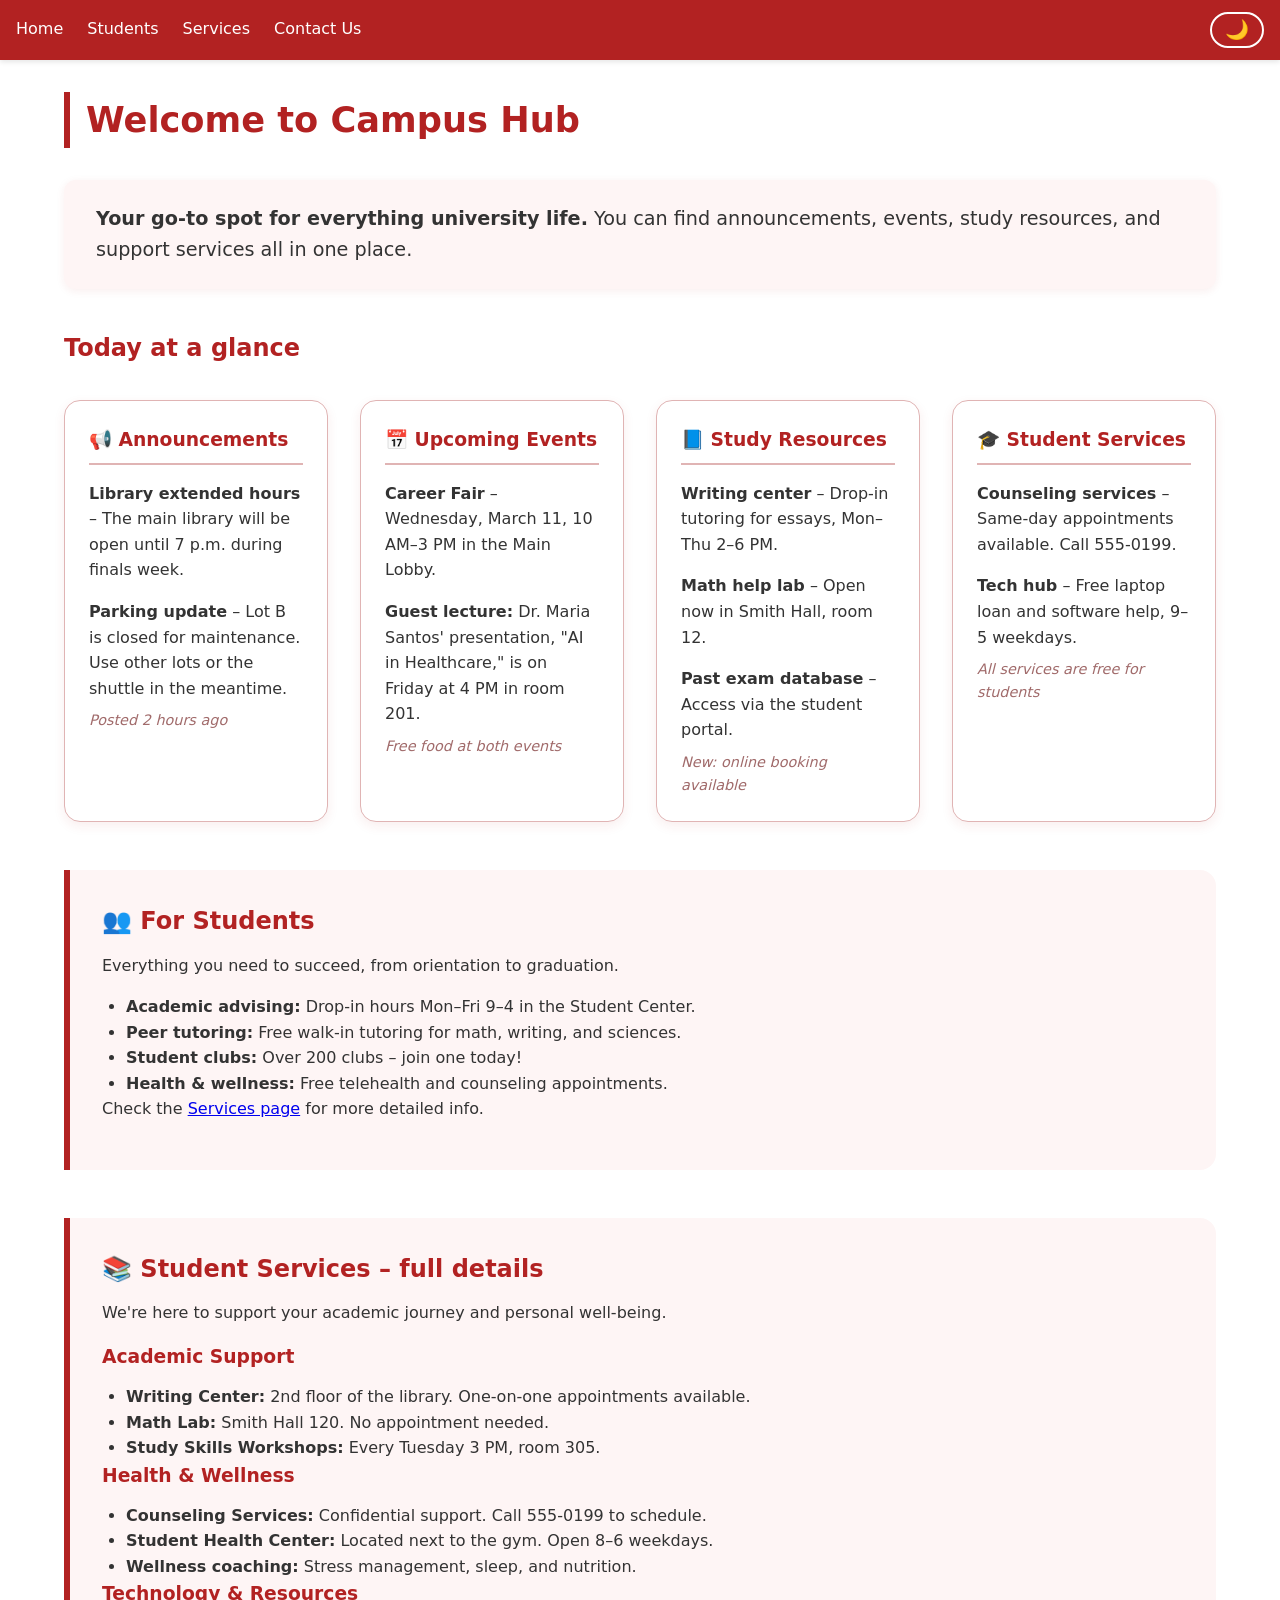
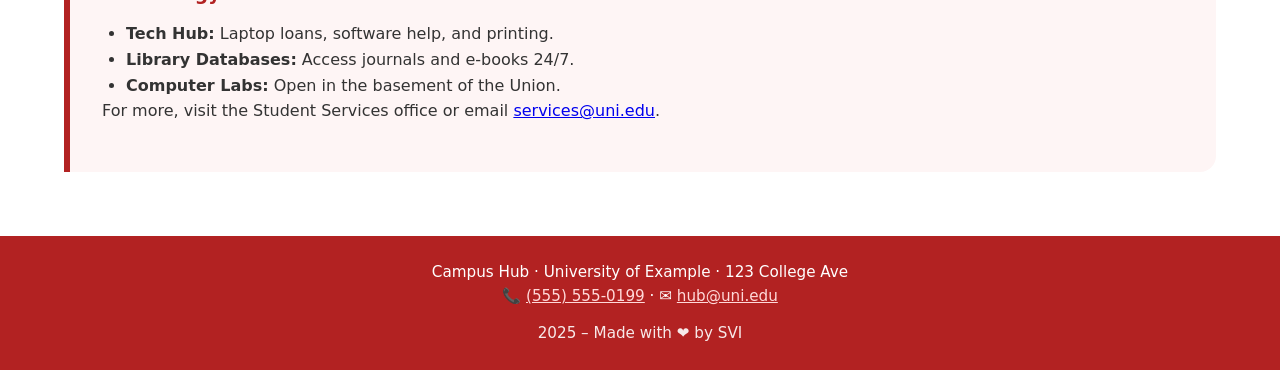
==== index.html @ 51c2c79a "Add files via upload" ====
<!DOCTYPE html>
<html lang="en">
<head>
    <meta charset="UTF-8">
    <meta name="viewport" content="width=device-width, initial-scale=1.0">
    <title>Campus Hub · University Resources</title>
    <style>
        /* Reset some default browser styles */
        * {
            margin: 0;
            padding: 0;
            box-sizing: border-box;
        }

        /* CSS variables for light/dark mode */
        :root {
            --bg-color: white;
            --text-color: #333;
            --light-red-bg: #fef5f5;
            --border-light: #e0b4b4;
            --card-shadow: rgba(178, 34, 34, 0.08);
            --footer-text: white;
            --red: #b22222;
            --red-hover: #8b1a1a;
        }

        body.dark-mode {
            --bg-color: #1a1a1a;
            --text-color: #f0f0f0;
            --light-red-bg: #2a1f1f;
            --border-light: #5a3e3e;
            --card-shadow: rgba(255, 100, 100, 0.15);
            --footer-text: #f0f0f0;
            background-color: #1a1a1a;
            color: #f0f0f0;
        }

        body {
            font-family: 'Segoe UI', Roboto, system-ui, sans-serif;
            background-color: var(--bg-color);
            color: var(--text-color);
            line-height: 1.6;
            transition: background-color 0.3s, color 0.3s;
        }

        /* Navigation bar – red stays red in both modes */
        .nav-bar {
            background-color: #b22222; /* firebrick red – constant */
            padding: 0.5rem 1rem;
            display: flex;
            flex-wrap: wrap;
            gap: 1.5rem;
            align-items: center;
            box-shadow: 0 2px 5px rgba(0,0,0,0.1);
        }

        .nav-bar a {
            color: white;
            text-decoration: none;
            font-weight: 500;
            padding: 0.5rem 0;
            border-bottom: 2px solid transparent;
            transition: border-color 0.2s, color 0.2s;
        }

        .nav-bar a:hover {
            border-bottom-color: white;
            color: #ffe4e4; /* very light red */
        }

        /* Dark mode toggle button (inside nav) */
        .dark-toggle {
            background: none;
            border: 2px solid white;
            color: white;
            font-size: 1.2rem;
            cursor: pointer;
            padding: 0.3rem 0.8rem;
            border-radius: 30px;
            margin-left: auto; /* pushes it to the right */
            transition: background 0.2s;
        }

        .dark-toggle:hover {
            background: rgba(255,255,255,0.2);
        }

        /* Main content container */
        .container {
            max-width: 1200px;
            margin: 2rem auto;
            padding: 0 1.5rem;
        }

        /* Headings use red */
        h1, h2, h3 {
            color: #b22222;
            margin-bottom: 0.75rem;
        }

        h1 {
            font-size: 2.2rem;
            margin-top: 1rem;
            border-left: 6px solid #b22222;
            padding-left: 1rem;
        }

        /* Welcome section */
        .welcome {
            background-color: var(--light-red-bg);
            padding: 1.5rem 2rem;
            border-radius: 12px;
            margin: 2rem 0 2.5rem 0;
            box-shadow: 0 2px 8px var(--card-shadow);
        }

        .welcome p {
            font-size: 1.2rem;
            color: var(--text-color);
        }

        /* Card grid for resources */
        .card-grid {
            display: grid;
            grid-template-columns: repeat(auto-fit, minmax(250px, 1fr));
            gap: 2rem;
            margin-top: 2rem;
        }

        .card {
            background: var(--bg-color);
            border: 1px solid var(--border-light);
            border-radius: 16px;
            padding: 1.5rem;
            box-shadow: 0 4px 12px var(--card-shadow);
            transition: transform 0.2s, box-shadow 0.2s;
        }

        .card:hover {
            transform: translateY(-5px);
            box-shadow: 0 10px 20px var(--card-shadow);
            border-color: #b22222;
        }

        .card h3 {
            margin-top: 0;
            border-bottom: 2px solid var(--border-light);
            padding-bottom: 0.5rem;
        }

        .card p {
            color: var(--text-color);
            margin: 1rem 0 0.5rem 0;
        }

        .card .meta {
            font-size: 0.9rem;
            color: #a16b6b;
            font-style: italic;
        }

        /* New sections for Students and Services */
        .info-section {
            background-color: var(--light-red-bg);
            border-left: 6px solid #b22222;
            padding: 2rem;
            border-radius: 0 16px 16px 0;
            margin: 3rem 0;
        }

        .info-section h2 {
            margin-top: 0;
        }

        .info-section p {
            margin-bottom: 1rem;
        }

        .info-section ul {
            margin-left: 1.5rem;
            color: var(--text-color);
        }

        /* Footer */
        footer {
            background-color: #b22222;
            color: var(--footer-text);
            text-align: center;
            padding: 1.5rem;
            margin-top: 4rem;
            font-size: 0.95rem;
        }

        footer a {
            color: #ffd9d9;
            text-decoration: underline;
        }

        footer a:hover {
            color: white;
        }

        /* Back to top button */
        #back-to-top {
            position: fixed;
            bottom: 30px;
            right: 30px;
            background-color: #b22222;
            color: white;
            width: 50px;
            height: 50px;
            border-radius: 50%;
            display: flex;
            align-items: center;
            justify-content: center;
            font-size: 24px;
            cursor: pointer;
            box-shadow: 0 4px 10px rgba(0,0,0,0.3);
            opacity: 0;
            visibility: hidden;
            transition: opacity 0.3s, visibility 0.3s, background 0.2s;
            border: none;
            z-index: 1000;
        }

        #back-to-top.show {
            opacity: 1;
            visibility: visible;
        }

        #back-to-top:hover {
            background-color: #8b1a1a;
        }

        /* Responsive tweaks */
        @media (max-width: 600px) {
            .nav-bar {
                justify-content: center;
                gap: 1rem;
            }
            h1 {
                font-size: 1.8rem;
            }
            .dark-toggle {
                margin-left: 0; /* center on mobile */
            }
        }
    </style>
</head>
<body>

    <!-- Navigation Bar -->
    <div class="nav-bar">
        <a href="#home">Home</a>
        <a href="#students">Students</a>
        <a href="#services">Services</a>
        <a href="#contact">Contact Us</a>
        <!-- Dark mode toggle button -->
        <button class="dark-toggle" id="darkModeToggle" aria-label="Toggle dark mode">🌙</button>
    </div>

    <!-- Main content area -->
    <div class="container">

        <!-- Home section (top of page) -->
        <h1 id="home">Welcome to Campus Hub</h1>

        <div class="welcome">
            <p><strong>Your go-to spot for everything university life.</strong> You can find announcements, events, study resources, and support services all in one place.</p>
        </div>

        <!-- Cards -->
        <h2>Today at a glance</h2>
        <div class="card-grid">
            <div class="card">
                <h3>📢 Announcements</h3>
                <p><strong>Library extended hours</strong> – The main library will be open until 7 p.m. during finals week.</p>
                <p><strong>Parking update</strong> – Lot B is closed for maintenance. Use other lots or the shuttle in the meantime.</p>
                <div class="meta">Posted 2 hours ago</div>
            </div>

            <div class="card">
                <h3>📅 Upcoming Events</h3>
                <p><strong>Career Fair</strong> – Wednesday, March 11, 10 AM–3 PM in the Main Lobby.</p>
                <p><strong>Guest lecture:</strong> Dr. Maria Santos' presentation, "AI in Healthcare," is on Friday at 4 PM in room 201.</p>
                <div class="meta">Free food at both events</div>
            </div>

            <div class="card">
                <h3>📘 Study Resources</h3>
                <p><strong>Writing center</strong> – Drop-in tutoring for essays, Mon–Thu 2–6 PM.</p>
                <p><strong>Math help lab</strong> – Open now in Smith Hall, room 12.</p>
                <p><strong>Past exam database</strong> – Access via the student portal.</p>
                <div class="meta">New: online booking available</div>
            </div>

            <div class="card">
                <h3>🎓 Student Services</h3>
                <p><strong>Counseling services</strong> – Same-day appointments available. Call 555-0199.</p>
                <p><strong>Tech hub</strong> – Free laptop loan and software help, 9–5 weekdays.</p>
                <div class="meta">All services are free for students</div>
            </div>
        </div>

        <!-- Students section -->
        <section id="students" class="info-section">
            <h2>👥 For Students</h2>
            <p>Everything you need to succeed, from orientation to graduation.</p>
            <ul>
                <li><strong>Academic advising:</strong> Drop-in hours Mon–Fri 9–4 in the Student Center.</li>
                <li><strong>Peer tutoring:</strong> Free walk-in tutoring for math, writing, and sciences.</li>
                <li><strong>Student clubs:</strong> Over 200 clubs – join one today!</li>
                <li><strong>Health & wellness:</strong> Free telehealth and counseling appointments.</li>
            </ul>
            <p>Check the <a href="#services">Services page</a> for more detailed info.</p>
        </section>

        <!-- Services section -->
        <section id="services" class="info-section">
            <h2>📚 Student Services – full details</h2>
            <p>We're here to support your academic journey and personal well‑being.</p>
            <h3>Academic Support</h3>
            <ul>
                <li><strong>Writing Center:</strong> 2nd floor of the library. One‑on‑one appointments available.</li>
                <li><strong>Math Lab:</strong> Smith Hall 120. No appointment needed.</li>
                <li><strong>Study Skills Workshops:</strong> Every Tuesday 3 PM, room 305.</li>
            </ul>
            <h3>Health & Wellness</h3>
            <ul>
                <li><strong>Counseling Services:</strong> Confidential support. Call 555-0199 to schedule.</li>
                <li><strong>Student Health Center:</strong> Located next to the gym. Open 8–6 weekdays.</li>
                <li><strong>Wellness coaching:</strong> Stress management, sleep, and nutrition.</li>
            </ul>
            <h3>Technology & Resources</h3>
            <ul>
                <li><strong>Tech Hub:</strong> Laptop loans, software help, and printing.</li>
                <li><strong>Library Databases:</strong> Access journals and e‑books 24/7.</li>
                <li><strong>Computer Labs:</strong> Open in the basement of the Union.</li>
            </ul>
            <p>For more, visit the Student Services office or email <a href="mailto:services@uni.edu">services@uni.edu</a>.</p>
        </section>

    </div> <!-- end container -->

    <!-- Footer with contact info -->
    <footer id="contact">
        <p>Campus Hub · University of Example · 123 College Ave</p>
        <p>📞 <a href="tel:+15555550199">(555) 555-0199</a> · ✉️ <a href="mailto:hub@uni.edu">hub@uni.edu</a></p>
        <p style="margin-top: 0.8rem; opacity: 0.9;">2025 – Made with ❤️ by SVI</p>
    </footer>

    <!-- Back to top button -->
    <button id="back-to-top" aria-label="Back to top">↑</button>

    <!-- HTML comment -->
    <!-- Navigation and layout built with white + red theme. Added dark mode toggle and back-to-top. -->

    <script>
        // Dark mode toggle
        const toggle = document.getElementById('darkModeToggle');
        const body = document.body;

        if (localStorage.getItem('darkMode') === 'enabled') {
            body.classList.add('dark-mode');
            toggle.textContent = '☀️';
        }

        toggle.addEventListener('click', () => {
            body.classList.toggle('dark-mode');
            if (body.classList.contains('dark-mode')) {
                localStorage.setItem('darkMode', 'enabled');
                toggle.textContent = '☀️';
            } else {
                localStorage.setItem('darkMode', 'disabled');
                toggle.textContent = '🌙';
            }
        });

        // Back to top button – appears near bottom (or immediately if page is short)
        const backToTop = document.getElementById('back-to-top');

        function checkBackToTopVisibility() {
            const scrollPosition = window.scrollY + window.innerHeight;
            const pageHeight = document.documentElement.scrollHeight;

            // If page doesn't scroll at all, show button immediately (you're already at bottom)
            if (pageHeight <= window.innerHeight) {
                backToTop.classList.add('show');
                return;
            }

            // Otherwise show when within 300px of bottom
            if (pageHeight - scrollPosition <= 300) {
                backToTop.classList.add('show');
            } else {
                backToTop.classList.remove('show');
            }
        }

        window.addEventListener('scroll', checkBackToTopVisibility);
        window.addEventListener('resize', checkBackToTopVisibility); // in case window size changes
        checkBackToTopVisibility(); // initial check

        backToTop.addEventListener('click', () => {
            window.scrollTo({ top: 0, behavior: 'smooth' });
        });
    </script>
</body>
</html>
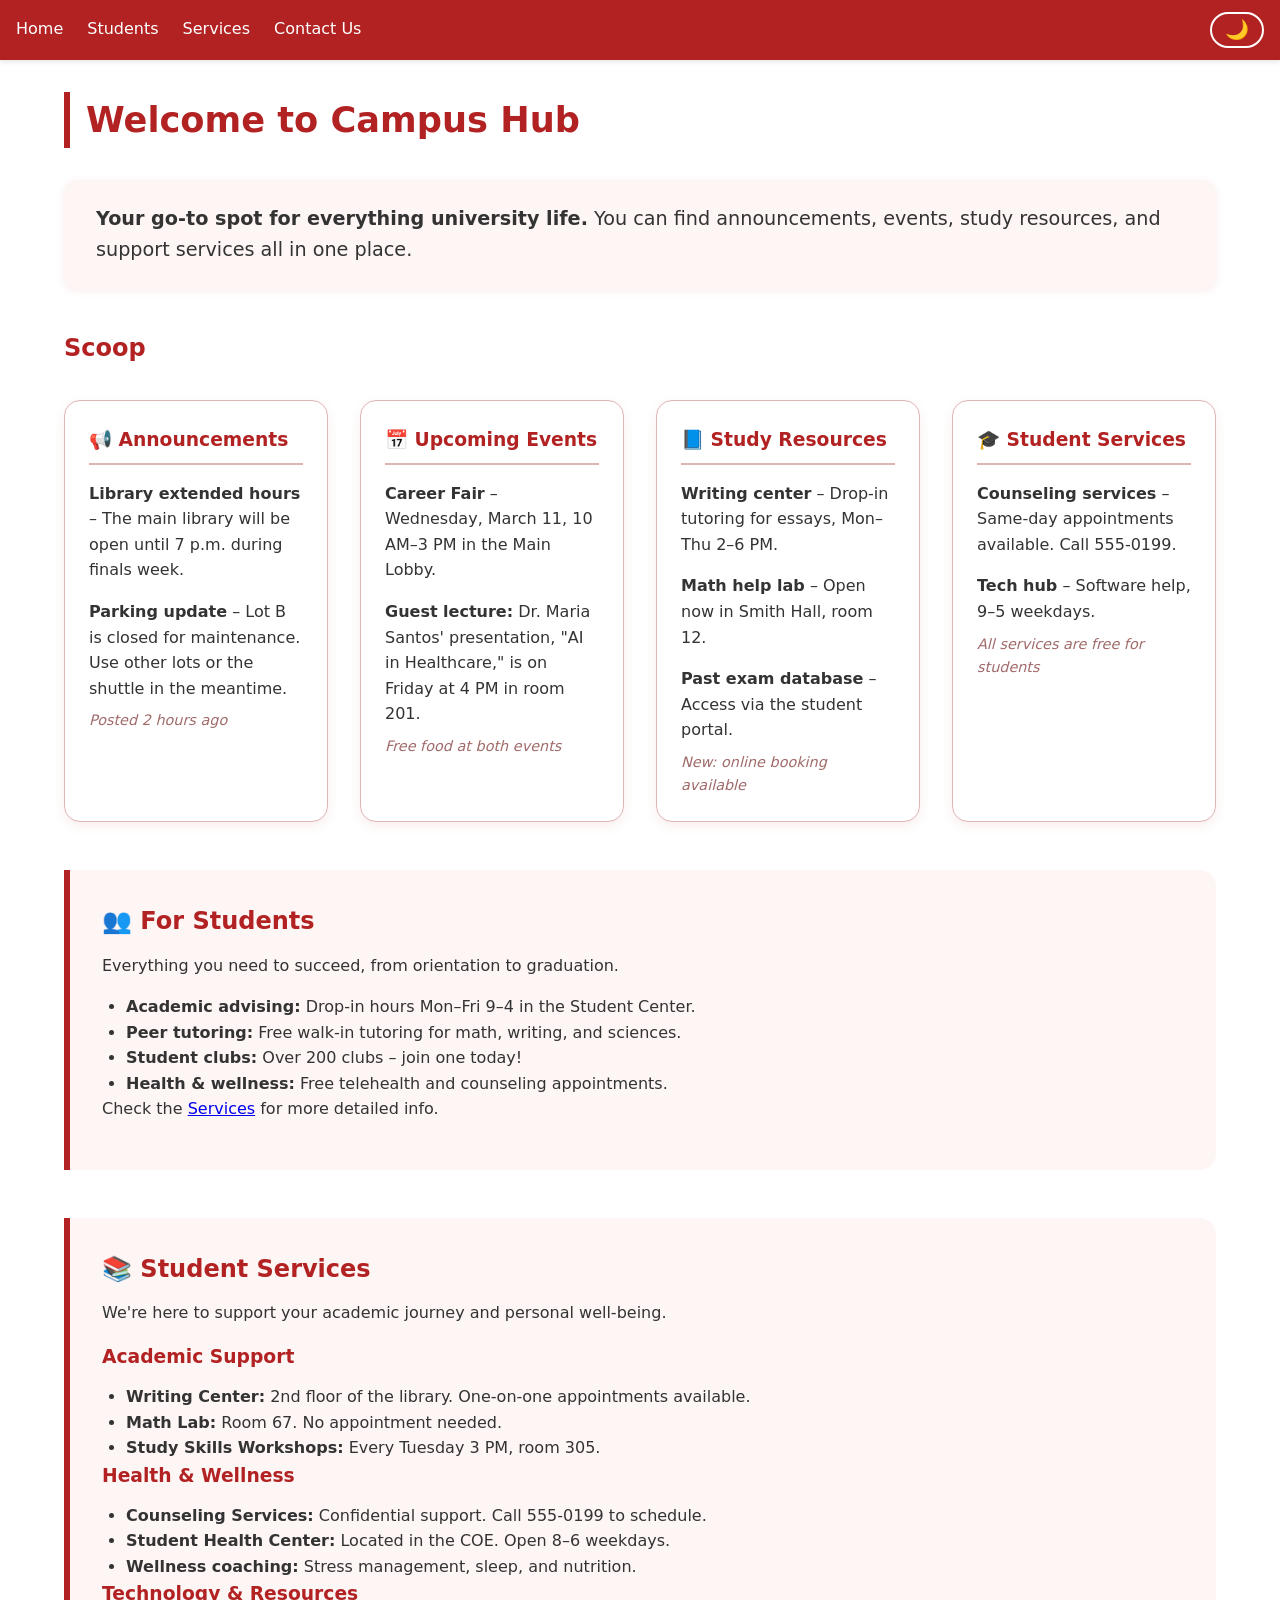
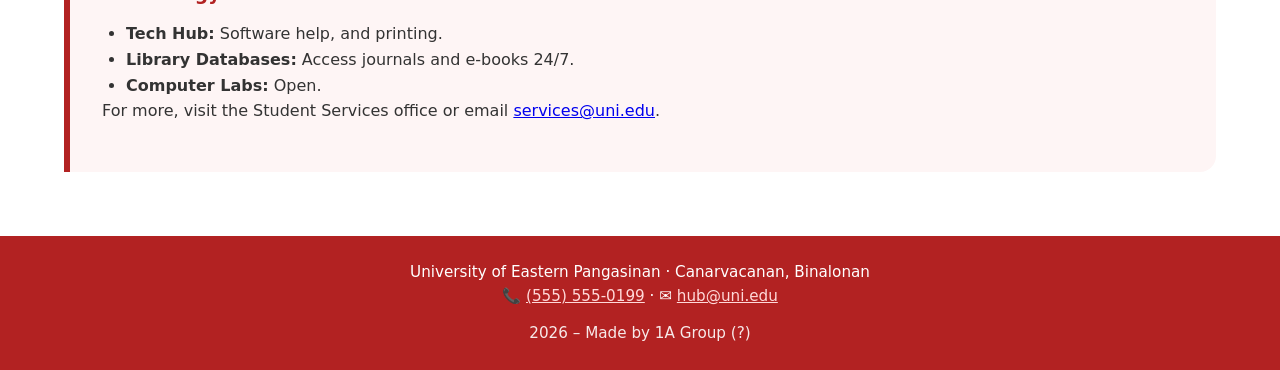
==== commit eb2547e4: "Update index.html (11:44 PM, March 4) Semantic HTML - Replaced nav `<div>` with `<header>` + `<nav" ====
--- a/index.html
+++ b/index.html
@@ -1,409 +1,408 @@
 <!DOCTYPE html>
 <html lang="en">
 <head>
-    <meta charset="UTF-8">
-    <meta name="viewport" content="width=device-width, initial-scale=1.0">
-    <title>Campus Hub · University Resources</title>
-    <style>
-        /* Reset some default browser styles */
-        * {
-            margin: 0;
-            padding: 0;
-            box-sizing: border-box;
-        }
-
-        /* CSS variables for light/dark mode */
-        :root {
-            --bg-color: white;
-            --text-color: #333;
-            --light-red-bg: #fef5f5;
-            --border-light: #e0b4b4;
-            --card-shadow: rgba(178, 34, 34, 0.08);
-            --footer-text: white;
-            --red: #b22222;
-            --red-hover: #8b1a1a;
-        }
-
-        body.dark-mode {
-            --bg-color: #1a1a1a;
-            --text-color: #f0f0f0;
-            --light-red-bg: #2a1f1f;
-            --border-light: #5a3e3e;
-            --card-shadow: rgba(255, 100, 100, 0.15);
-            --footer-text: #f0f0f0;
-            background-color: #1a1a1a;
-            color: #f0f0f0;
-        }
-
-        body {
-            font-family: 'Segoe UI', Roboto, system-ui, sans-serif;
-            background-color: var(--bg-color);
-            color: var(--text-color);
-            line-height: 1.6;
-            transition: background-color 0.3s, color 0.3s;
-        }
-
-        /* Navigation bar – red stays red in both modes */
-        .nav-bar {
-            background-color: #b22222; /* firebrick red – constant */
-            padding: 0.5rem 1rem;
-            display: flex;
-            flex-wrap: wrap;
-            gap: 1.5rem;
-            align-items: center;
-            box-shadow: 0 2px 5px rgba(0,0,0,0.1);
-        }
-
-        .nav-bar a {
-            color: white;
-            text-decoration: none;
-            font-weight: 500;
-            padding: 0.5rem 0;
-            border-bottom: 2px solid transparent;
-            transition: border-color 0.2s, color 0.2s;
-        }
-
-        .nav-bar a:hover {
-            border-bottom-color: white;
-            color: #ffe4e4; /* very light red */
-        }
-
-        /* Dark mode toggle button (inside nav) */
-        .dark-toggle {
-            background: none;
-            border: 2px solid white;
-            color: white;
-            font-size: 1.2rem;
-            cursor: pointer;
-            padding: 0.3rem 0.8rem;
-            border-radius: 30px;
-            margin-left: auto; /* pushes it to the right */
-            transition: background 0.2s;
-        }
-
-        .dark-toggle:hover {
-            background: rgba(255,255,255,0.2);
-        }
-
-        /* Main content container */
-        .container {
-            max-width: 1200px;
-            margin: 2rem auto;
-            padding: 0 1.5rem;
-        }
-
-        /* Headings use red */
-        h1, h2, h3 {
-            color: #b22222;
-            margin-bottom: 0.75rem;
-        }
-
-        h1 {
-            font-size: 2.2rem;
-            margin-top: 1rem;
-            border-left: 6px solid #b22222;
-            padding-left: 1rem;
-        }
-
-        /* Welcome section */
-        .welcome {
-            background-color: var(--light-red-bg);
-            padding: 1.5rem 2rem;
-            border-radius: 12px;
-            margin: 2rem 0 2.5rem 0;
-            box-shadow: 0 2px 8px var(--card-shadow);
-        }
-
-        .welcome p {
-            font-size: 1.2rem;
-            color: var(--text-color);
-        }
-
-        /* Card grid for resources */
-        .card-grid {
-            display: grid;
-            grid-template-columns: repeat(auto-fit, minmax(250px, 1fr));
-            gap: 2rem;
-            margin-top: 2rem;
-        }
-
-        .card {
-            background: var(--bg-color);
-            border: 1px solid var(--border-light);
-            border-radius: 16px;
-            padding: 1.5rem;
-            box-shadow: 0 4px 12px var(--card-shadow);
-            transition: transform 0.2s, box-shadow 0.2s;
-        }
-
-        .card:hover {
-            transform: translateY(-5px);
-            box-shadow: 0 10px 20px var(--card-shadow);
-            border-color: #b22222;
-        }
-
-        .card h3 {
-            margin-top: 0;
-            border-bottom: 2px solid var(--border-light);
-            padding-bottom: 0.5rem;
-        }
-
-        .card p {
-            color: var(--text-color);
-            margin: 1rem 0 0.5rem 0;
-        }
-
-        .card .meta {
-            font-size: 0.9rem;
-            color: #a16b6b;
-            font-style: italic;
-        }
-
-        /* New sections for Students and Services */
-        .info-section {
-            background-color: var(--light-red-bg);
-            border-left: 6px solid #b22222;
-            padding: 2rem;
-            border-radius: 0 16px 16px 0;
-            margin: 3rem 0;
-        }
-
-        .info-section h2 {
-            margin-top: 0;
-        }
-
-        .info-section p {
-            margin-bottom: 1rem;
-        }
-
-        .info-section ul {
-            margin-left: 1.5rem;
-            color: var(--text-color);
-        }
-
-        /* Footer */
-        footer {
-            background-color: #b22222;
-            color: var(--footer-text);
-            text-align: center;
-            padding: 1.5rem;
-            margin-top: 4rem;
-            font-size: 0.95rem;
-        }
-
-        footer a {
-            color: #ffd9d9;
-            text-decoration: underline;
-        }
-
-        footer a:hover {
-            color: white;
-        }
-
-        /* Back to top button */
-        #back-to-top {
-            position: fixed;
-            bottom: 30px;
-            right: 30px;
-            background-color: #b22222;
-            color: white;
-            width: 50px;
-            height: 50px;
-            border-radius: 50%;
-            display: flex;
-            align-items: center;
-            justify-content: center;
-            font-size: 24px;
-            cursor: pointer;
-            box-shadow: 0 4px 10px rgba(0,0,0,0.3);
-            opacity: 0;
-            visibility: hidden;
-            transition: opacity 0.3s, visibility 0.3s, background 0.2s;
-            border: none;
-            z-index: 1000;
-        }
-
-        #back-to-top.show {
-            opacity: 1;
-            visibility: visible;
-        }
-
-        #back-to-top:hover {
-            background-color: #8b1a1a;
-        }
-
-        /* Responsive tweaks */
-        @media (max-width: 600px) {
-            .nav-bar {
-                justify-content: center;
-                gap: 1rem;
-            }
-            h1 {
-                font-size: 1.8rem;
-            }
-            .dark-toggle {
-                margin-left: 0; /* center on mobile */
-            }
-        }
-    </style>
+  <meta charset="UTF-8">
+  <meta name="viewport" content="width=device-width, initial-scale=1.0">
+  <title>Campus Hub</title>
+  <style>
+    /* ---------- Reset ---------- */
+    * {
+      margin: 0;
+      padding: 0;
+      box-sizing: border-box;
+    }
+
+    /* ---------- Variables ---------- */
+    :root {
+      --bg-color: white;
+      --text-color: #333;
+      --light-red-bg: #fef5f5;
+      --border-light: #e0b4b4;
+      --card-shadow: rgba(178, 34, 34, 0.08);
+      --footer-text: white;
+      --red: #b22222;
+      --red-hover: #8b1a1a;
+      --muted-text: #a16b6b;
+    }
+
+    body.dark-mode {
+      --bg-color: #1a1a1a;
+      --text-color: #f0f0f0;
+      --light-red-bg: #2a1f1f;
+      --border-light: #5a3e3e;
+      --card-shadow: rgba(255, 100, 100, 0.15);
+      --footer-text: #f0f0f0;
+      background-color: #1a1a1a;
+      color: #f0f0f0;
+    }
+
+    /* ---------- Base ---------- */
+    body {
+      font-family: 'Segoe UI', Roboto, system-ui, sans-serif;
+      background-color: var(--bg-color);
+      color: var(--text-color);
+      line-height: 1.6;
+      transition: background-color 0.3s, color 0.3s;
+    }
+
+    /* ---------- Layout ---------- */
+    .page-header {
+      background-color: #b22222; /* constant red */
+      padding: 0.5rem 1rem;
+      display: flex;
+      flex-wrap: wrap;
+      gap: 1.5rem;
+      align-items: center;
+      box-shadow: 0 2px 5px rgba(0, 0, 0, 0.1);
+    }
+
+    nav {
+      margin: 0;
+      padding: 0;
+      display: flex;
+      flex-wrap: wrap;
+      gap: 1.5rem;
+    }
+
+    .page-header a {
+      color: white;
+      text-decoration: none;
+      font-weight: 500;
+      padding: 0.5rem 0;
+      border-bottom: 2px solid transparent;
+      transition: border-color 0.2s, color 0.2s;
+    }
+
+    .page-header a:hover {
+      border-bottom-color: white;
+      color: #ffe4e4;
+    }
+
+    /* Dark mode toggle button */
+    .dark-toggle {
+      background: none;
+      border: 2px solid white;
+      color: white;
+      font-size: 1.2rem;
+      cursor: pointer;
+      padding: 0.3rem 0.8rem;
+      border-radius: 30px;
+      margin-left: auto; /* push to the right */
+      transition: background 0.2s;
+    }
+
+    .dark-toggle:hover {
+      background: rgba(255, 255, 255, 0.2);
+    }
+
+    main {
+      max-width: 1200px;
+      margin: 2rem auto;
+      padding: 0 1.5rem;
+    }
+
+    footer {
+      background-color: #b22222;
+      color: var(--footer-text);
+      text-align: center;
+      padding: 1.5rem;
+      margin-top: 4rem;
+      font-size: 0.95rem;
+    }
+
+    footer a {
+      color: #ffd9d9;
+      text-decoration: underline;
+    }
+
+    footer a:hover {
+      color: white;
+    }
+
+    .footer-credit {
+      margin-top: 0.8rem;
+      opacity: 0.9;
+    }
+
+    /* ---------- Components ---------- */
+    /* Headings */
+    h1, h2, h3 {
+      color: #b22222;
+      margin-bottom: 0.75rem;
+    }
+
+    h1 {
+      font-size: 2.2rem;
+      margin-top: 1rem;
+      border-left: 6px solid #b22222;
+      padding-left: 1rem;
+    }
+
+    /* Welcome box */
+    .welcome {
+      background-color: var(--light-red-bg);
+      padding: 1.5rem 2rem;
+      border-radius: 12px;
+      margin: 2rem 0 2.5rem 0;
+      box-shadow: 0 2px 8px var(--card-shadow);
+    }
+
+    .welcome p {
+      font-size: 1.2rem;
+      color: var(--text-color);
+    }
+
+    /* Card grid */
+    .card-grid {
+      display: grid;
+      grid-template-columns: repeat(auto-fit, minmax(250px, 1fr));
+      gap: 2rem;
+      margin-top: 2rem;
+    }
+
+    .card {
+      background: var(--bg-color);
+      border: 1px solid var(--border-light);
+      border-radius: 16px;
+      padding: 1.5rem;
+      box-shadow: 0 4px 12px var(--card-shadow);
+      transition: transform 0.2s, box-shadow 0.2s;
+    }
+
+    .card:hover {
+      transform: translateY(-5px);
+      box-shadow: 0 10px 20px var(--card-shadow);
+      border-color: #b22222;
+    }
+
+    .card h3 {
+      margin-top: 0;
+      border-bottom: 2px solid var(--border-light);
+      padding-bottom: 0.5rem;
+    }
+
+    .card p {
+      color: var(--text-color);
+      margin: 1rem 0 0.5rem 0;
+    }
+
+    .card .meta {
+      font-size: 0.9rem;
+      color: var(--muted-text);
+      font-style: italic;
+    }
+
+    /* Information sections (Students & Services) */
+    .info-section {
+      background-color: var(--light-red-bg);
+      border-left: 6px solid #b22222;
+      padding: 2rem;
+      border-radius: 0 16px 16px 0;
+      margin: 3rem 0;
+    }
+
+    .info-section h2 {
+      margin-top: 0;
+    }
+
+    .info-section p {
+      margin-bottom: 1rem;
+    }
+
+    .info-section ul {
+      margin-left: 1.5rem;
+      color: var(--text-color);
+    }
+
+    /* Back to top button */
+    #back-to-top {
+      position: fixed;
+      bottom: 30px;
+      right: 30px;
+      background-color: #b22222;
+      color: white;
+      width: 50px;
+      height: 50px;
+      border-radius: 50%;
+      display: flex;
+      align-items: center;
+      justify-content: center;
+      font-size: 24px;
+      cursor: pointer;
+      box-shadow: 0 4px 10px rgba(0, 0, 0, 0.3);
+      opacity: 0;
+      visibility: hidden;
+      transition: opacity 0.3s, visibility 0.3s, background 0.2s;
+      border: none;
+      z-index: 1000;
+    }
+
+    #back-to-top.show {
+      opacity: 1;
+      visibility: visible;
+    }
+
+    #back-to-top:hover {
+      background-color: #8b1a1a;
+    }
+
+    /* ---------- Responsive ---------- */
+    @media (max-width: 600px) {
+      .page-header {
+        justify-content: center;
+        gap: 1rem;
+      }
+      h1 {
+        font-size: 1.8rem;
+      }
+      .dark-toggle {
+        margin-left: 0; /* center on mobile */
+      }
+    }
+  </style>
 </head>
 <body>
 
-    <!-- Navigation Bar -->
-    <div class="nav-bar">
-        <a href="#home">Home</a>
-        <a href="#students">Students</a>
-        <a href="#services">Services</a>
-        <a href="#contact">Contact Us</a>
-        <!-- Dark mode toggle button -->
-        <button class="dark-toggle" id="darkModeToggle" aria-label="Toggle dark mode">🌙</button>
+  <!-- Header with navigation and dark mode toggle -->
+  <header class="page-header">
+    <nav>
+      <a href="#home">Home</a>
+      <a href="#students">Students</a>
+      <a href="#services">Services</a>
+      <a href="#contact">Contact Us</a>
+    </nav>
+    <button class="dark-toggle" id="darkModeToggle" aria-label="Toggle dark mode">🌙</button>
+  </header>
+
+  <!-- Main content area -->
+  <main>
+    <h1 id="home">Welcome to Campus Hub</h1>
+
+    <div class="welcome">
+      <p><strong>Your go-to spot for everything university life.</strong> You can find announcements, events, study resources, and support services all in one place.</p>
     </div>
 
-    <!-- Main content area -->
-    <div class="container">
-
-        <!-- Home section (top of page) -->
-        <h1 id="home">Welcome to Campus Hub</h1>
-
-        <div class="welcome">
-            <p><strong>Your go-to spot for everything university life.</strong> You can find announcements, events, study resources, and support services all in one place.</p>
-        </div>
-
-        <!-- Cards -->
-        <h2>Today at a glance</h2>
-        <div class="card-grid">
-            <div class="card">
-                <h3>📢 Announcements</h3>
-                <p><strong>Library extended hours</strong> – The main library will be open until 7 p.m. during finals week.</p>
-                <p><strong>Parking update</strong> – Lot B is closed for maintenance. Use other lots or the shuttle in the meantime.</p>
-                <div class="meta">Posted 2 hours ago</div>
-            </div>
-
-            <div class="card">
-                <h3>📅 Upcoming Events</h3>
-                <p><strong>Career Fair</strong> – Wednesday, March 11, 10 AM–3 PM in the Main Lobby.</p>
-                <p><strong>Guest lecture:</strong> Dr. Maria Santos' presentation, "AI in Healthcare," is on Friday at 4 PM in room 201.</p>
-                <div class="meta">Free food at both events</div>
-            </div>
-
-            <div class="card">
-                <h3>📘 Study Resources</h3>
-                <p><strong>Writing center</strong> – Drop-in tutoring for essays, Mon–Thu 2–6 PM.</p>
-                <p><strong>Math help lab</strong> – Open now in Smith Hall, room 12.</p>
-                <p><strong>Past exam database</strong> – Access via the student portal.</p>
-                <div class="meta">New: online booking available</div>
-            </div>
-
-            <div class="card">
-                <h3>🎓 Student Services</h3>
-                <p><strong>Counseling services</strong> – Same-day appointments available. Call 555-0199.</p>
-                <p><strong>Tech hub</strong> – Free laptop loan and software help, 9–5 weekdays.</p>
-                <div class="meta">All services are free for students</div>
-            </div>
-        </div>
-
-        <!-- Students section -->
-        <section id="students" class="info-section">
-            <h2>👥 For Students</h2>
-            <p>Everything you need to succeed, from orientation to graduation.</p>
-            <ul>
-                <li><strong>Academic advising:</strong> Drop-in hours Mon–Fri 9–4 in the Student Center.</li>
-                <li><strong>Peer tutoring:</strong> Free walk-in tutoring for math, writing, and sciences.</li>
-                <li><strong>Student clubs:</strong> Over 200 clubs – join one today!</li>
-                <li><strong>Health & wellness:</strong> Free telehealth and counseling appointments.</li>
-            </ul>
-            <p>Check the <a href="#services">Services page</a> for more detailed info.</p>
-        </section>
-
-        <!-- Services section -->
-        <section id="services" class="info-section">
-            <h2>📚 Student Services – full details</h2>
-            <p>We're here to support your academic journey and personal well‑being.</p>
-            <h3>Academic Support</h3>
-            <ul>
-                <li><strong>Writing Center:</strong> 2nd floor of the library. One‑on‑one appointments available.</li>
-                <li><strong>Math Lab:</strong> Smith Hall 120. No appointment needed.</li>
-                <li><strong>Study Skills Workshops:</strong> Every Tuesday 3 PM, room 305.</li>
-            </ul>
-            <h3>Health & Wellness</h3>
-            <ul>
-                <li><strong>Counseling Services:</strong> Confidential support. Call 555-0199 to schedule.</li>
-                <li><strong>Student Health Center:</strong> Located next to the gym. Open 8–6 weekdays.</li>
-                <li><strong>Wellness coaching:</strong> Stress management, sleep, and nutrition.</li>
-            </ul>
-            <h3>Technology & Resources</h3>
-            <ul>
-                <li><strong>Tech Hub:</strong> Laptop loans, software help, and printing.</li>
-                <li><strong>Library Databases:</strong> Access journals and e‑books 24/7.</li>
-                <li><strong>Computer Labs:</strong> Open in the basement of the Union.</li>
-            </ul>
-            <p>For more, visit the Student Services office or email <a href="mailto:services@uni.edu">services@uni.edu</a>.</p>
-        </section>
-
-    </div> <!-- end container -->
-
-    <!-- Footer with contact info -->
-    <footer id="contact">
-        <p>Campus Hub · University of Example · 123 College Ave</p>
-        <p>📞 <a href="tel:+15555550199">(555) 555-0199</a> · ✉️ <a href="mailto:hub@uni.edu">hub@uni.edu</a></p>
-        <p style="margin-top: 0.8rem; opacity: 0.9;">2025 – Made with ❤️ by SVI</p>
-    </footer>
-
-    <!-- Back to top button -->
-    <button id="back-to-top" aria-label="Back to top">↑</button>
-
-    <!-- HTML comment -->
-    <!-- Navigation and layout built with white + red theme. Added dark mode toggle and back-to-top. -->
-
-    <script>
-        // Dark mode toggle
-        const toggle = document.getElementById('darkModeToggle');
-        const body = document.body;
-
-        if (localStorage.getItem('darkMode') === 'enabled') {
-            body.classList.add('dark-mode');
-            toggle.textContent = '☀️';
-        }
-
-        toggle.addEventListener('click', () => {
-            body.classList.toggle('dark-mode');
-            if (body.classList.contains('dark-mode')) {
-                localStorage.setItem('darkMode', 'enabled');
-                toggle.textContent = '☀️';
-            } else {
-                localStorage.setItem('darkMode', 'disabled');
-                toggle.textContent = '🌙';
-            }
-        });
-
-        // Back to top button – appears near bottom (or immediately if page is short)
-        const backToTop = document.getElementById('back-to-top');
-
-        function checkBackToTopVisibility() {
-            const scrollPosition = window.scrollY + window.innerHeight;
-            const pageHeight = document.documentElement.scrollHeight;
-
-            // If page doesn't scroll at all, show button immediately (you're already at bottom)
-            if (pageHeight <= window.innerHeight) {
-                backToTop.classList.add('show');
-                return;
-            }
-
-            // Otherwise show when within 300px of bottom
-            if (pageHeight - scrollPosition <= 300) {
-                backToTop.classList.add('show');
-            } else {
-                backToTop.classList.remove('show');
-            }
-        }
-
-        window.addEventListener('scroll', checkBackToTopVisibility);
-        window.addEventListener('resize', checkBackToTopVisibility); // in case window size changes
-        checkBackToTopVisibility(); // initial check
-
-        backToTop.addEventListener('click', () => {
-            window.scrollTo({ top: 0, behavior: 'smooth' });
-        });
-    </script>
+    <h2>Scoop</h2>
+    <div class="card-grid">
+      <article class="card">
+        <h3>📢 Announcements</h3>
+        <p><strong>Library extended hours</strong> – The main library will be open until 7 p.m. during finals week.</p>
+        <p><strong>Parking update</strong> – Lot B is closed for maintenance. Use other lots or the shuttle in the meantime.</p>
+        <div class="meta">Posted 2 hours ago</div>
+      </article>
+
+      <article class="card">
+        <h3>📅 Upcoming Events</h3>
+        <p><strong>Career Fair</strong> – Wednesday, March 11, 10 AM–3 PM in the Main Lobby.</p>
+        <p><strong>Guest lecture:</strong> Dr. Maria Santos' presentation, "AI in Healthcare," is on Friday at 4 PM in room 201.</p>
+        <div class="meta">Free food at both events</div>
+      </article>
+
+      <article class="card">
+        <h3>📘 Study Resources</h3>
+        <p><strong>Writing center</strong> – Drop-in tutoring for essays, Mon–Thu 2–6 PM.</p>
+        <p><strong>Math help lab</strong> – Open now in Smith Hall, room 12.</p>
+        <p><strong>Past exam database</strong> – Access via the student portal.</p>
+        <div class="meta">New: online booking available</div>
+      </article>
+
+      <article class="card">
+        <h3>🎓 Student Services</h3>
+        <p><strong>Counseling services</strong> – Same-day appointments available. Call 555-0199.</p>
+        <p><strong>Tech hub</strong> – Software help, 9–5 weekdays.</p>
+        <div class="meta">All services are free for students</div>
+      </article>
+    </div>
+
+    <!-- Students section -->
+    <section id="students" class="info-section">
+      <h2>👥 For Students</h2>
+      <p>Everything you need to succeed, from orientation to graduation.</p>
+      <ul>
+        <li><strong>Academic advising:</strong> Drop-in hours Mon–Fri 9–4 in the Student Center.</li>
+        <li><strong>Peer tutoring:</strong> Free walk-in tutoring for math, writing, and sciences.</li>
+        <li><strong>Student clubs:</strong> Over 200 clubs – join one today!</li>
+        <li><strong>Health & wellness:</strong> Free telehealth and counseling appointments.</li>
+      </ul>
+      <p>Check the <a href="#services">Services</a> for more detailed info.</p>
+    </section>
+
+    <!-- Services section -->
+    <section id="services" class="info-section">
+      <h2>📚 Student Services</h2>
+      <p>We're here to support your academic journey and personal well‑being.</p>
+      <h3>Academic Support</h3>
+      <ul>
+        <li><strong>Writing Center:</strong> 2nd floor of the library. One‑on‑one appointments available.</li>
+        <li><strong>Math Lab:</strong> Room 67. No appointment needed.</li>
+        <li><strong>Study Skills Workshops:</strong> Every Tuesday 3 PM, room 305.</li>
+      </ul>
+      <h3>Health & Wellness</h3>
+      <ul>
+        <li><strong>Counseling Services:</strong> Confidential support. Call 555-0199 to schedule.</li>
+        <li><strong>Student Health Center:</strong> Located in the COE. Open 8–6 weekdays.</li>
+        <li><strong>Wellness coaching:</strong> Stress management, sleep, and nutrition.</li>
+      </ul>
+      <h3>Technology & Resources</h3>
+      <ul>
+        <li><strong>Tech Hub:</strong> Software help, and printing.</li>
+        <li><strong>Library Databases:</strong> Access journals and e‑books 24/7.</li>
+        <li><strong>Computer Labs:</strong> Open.</li>
+      </ul>
+      <p>For more, visit the Student Services office or email <a href="mailto:services@uni.edu">services@uni.edu</a>.</p>
+    </section>
+  </main>
+
+  <!-- Footer with contact info -->
+  <footer id="contact">
+    <p>University of Eastern Pangasinan · Canarvacanan, Binalonan</p>
+    <p>📞 <a href="tel:+15555550199">(555) 555-0199</a> · ✉️ <a href="mailto:hub@uni.edu">hub@uni.edu</a></p>
+    <p class="footer-credit">2026 – Made by 1A Group (?) </p>
+  </footer>
+
+  <!-- Back to top button -->
+  <button id="back-to-top" aria-label="Back to top">↑</button>
+
+  <script>
+    // ----- Dark mode toggle -----
+    const darkModeToggle = document.getElementById('darkModeToggle');
+    const body = document.body;
+
+    // Load saved preference
+    if (localStorage.getItem('darkMode') === 'enabled') {
+      body.classList.add('dark-mode');
+      darkModeToggle.textContent = '☀️';
+    }
+
+    darkModeToggle.addEventListener('click', () => {
+      body.classList.toggle('dark-mode');
+      const isDark = body.classList.contains('dark-mode');
+      localStorage.setItem('darkMode', isDark ? 'enabled' : 'disabled');
+      darkModeToggle.textContent = isDark ? '☀️' : '🌙';
+    });
+
+    // ----- Back to top button -----
+    const backToTop = document.getElementById('back-to-top');
+
+    function updateBackToTopVisibility() {
+      const scrollPos = window.scrollY + window.innerHeight;
+      const pageHeight = document.documentElement.scrollHeight;
+
+      // Show button if page is short (no scroll) or when near bottom (≤300px left)
+      if (pageHeight <= window.innerHeight || pageHeight - scrollPos <= 300) {
+        backToTop.classList.add('show');
+      } else {
+        backToTop.classList.remove('show');
+      }
+    }
+
+    window.addEventListener('scroll', updateBackToTopVisibility);
+    window.addEventListener('resize', updateBackToTopVisibility);
+    updateBackToTopVisibility(); // initial check
+
+    backToTop.addEventListener('click', () => {
+      window.scrollTo({ top: 0, behavior: 'smooth' });
+    });
+  </script>
 </body>
-</html>+</html>
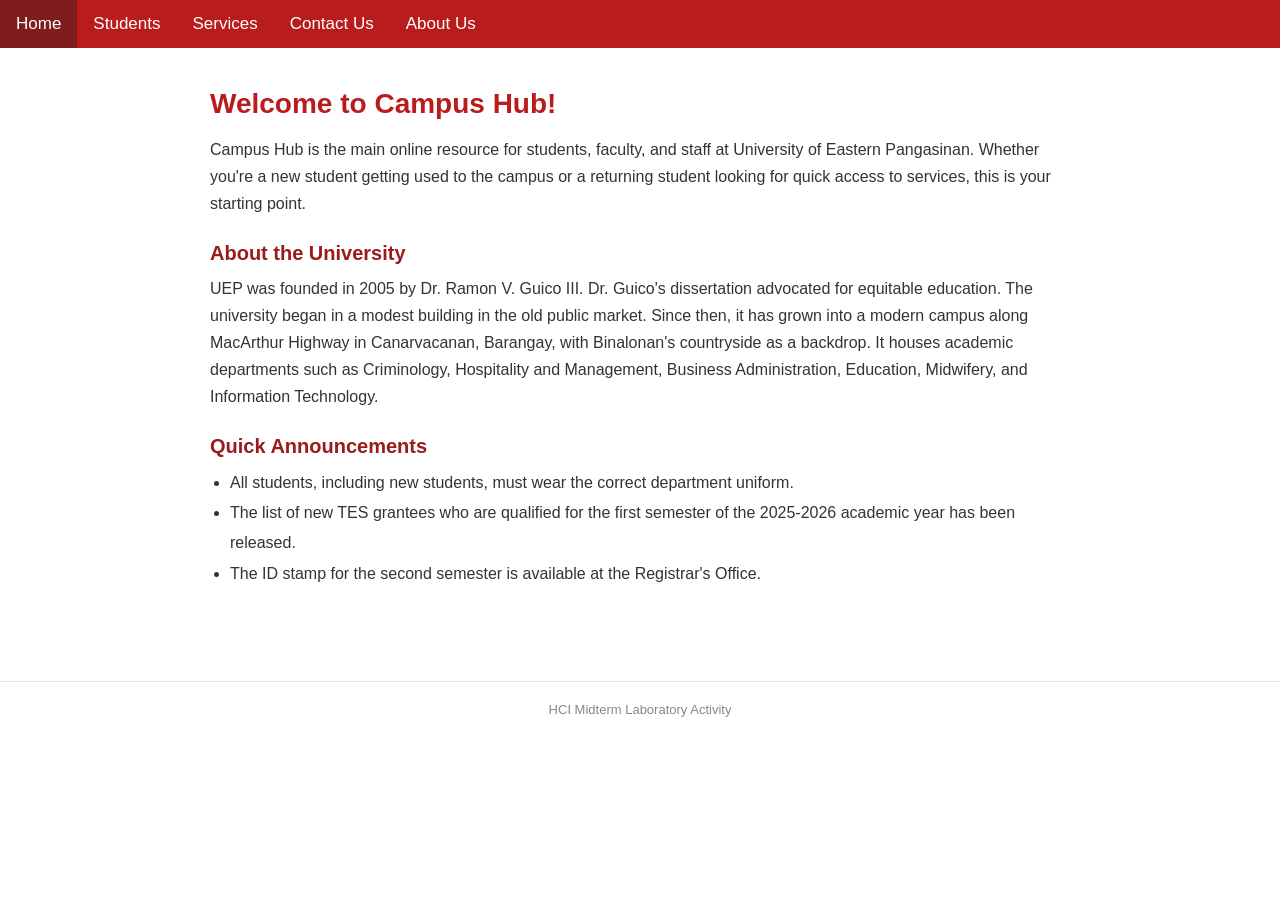
==== commit 04a343c9: "Update index.html" ====
--- a/index.html
+++ b/index.html
@@ -1,408 +1,229 @@
 <!DOCTYPE html>
-<html lang="en">
+<html>
 <head>
-  <meta charset="UTF-8">
-  <meta name="viewport" content="width=device-width, initial-scale=1.0">
-  <title>Campus Hub</title>
-  <style>
-    /* ---------- Reset ---------- */
-    * {
-      margin: 0;
-      padding: 0;
-      box-sizing: border-box;
-    }
-
-    /* ---------- Variables ---------- */
-    :root {
-      --bg-color: white;
-      --text-color: #333;
-      --light-red-bg: #fef5f5;
-      --border-light: #e0b4b4;
-      --card-shadow: rgba(178, 34, 34, 0.08);
-      --footer-text: white;
-      --red: #b22222;
-      --red-hover: #8b1a1a;
-      --muted-text: #a16b6b;
-    }
-
-    body.dark-mode {
-      --bg-color: #1a1a1a;
-      --text-color: #f0f0f0;
-      --light-red-bg: #2a1f1f;
-      --border-light: #5a3e3e;
-      --card-shadow: rgba(255, 100, 100, 0.15);
-      --footer-text: #f0f0f0;
-      background-color: #1a1a1a;
-      color: #f0f0f0;
-    }
-
-    /* ---------- Base ---------- */
-    body {
-      font-family: 'Segoe UI', Roboto, system-ui, sans-serif;
-      background-color: var(--bg-color);
-      color: var(--text-color);
-      line-height: 1.6;
-      transition: background-color 0.3s, color 0.3s;
-    }
-
-    /* ---------- Layout ---------- */
-    .page-header {
-      background-color: #b22222; /* constant red */
-      padding: 0.5rem 1rem;
-      display: flex;
-      flex-wrap: wrap;
-      gap: 1.5rem;
-      align-items: center;
-      box-shadow: 0 2px 5px rgba(0, 0, 0, 0.1);
-    }
-
-    nav {
-      margin: 0;
-      padding: 0;
-      display: flex;
-      flex-wrap: wrap;
-      gap: 1.5rem;
-    }
-
-    .page-header a {
-      color: white;
-      text-decoration: none;
-      font-weight: 500;
-      padding: 0.5rem 0;
-      border-bottom: 2px solid transparent;
-      transition: border-color 0.2s, color 0.2s;
-    }
-
-    .page-header a:hover {
-      border-bottom-color: white;
-      color: #ffe4e4;
-    }
-
-    /* Dark mode toggle button */
-    .dark-toggle {
-      background: none;
-      border: 2px solid white;
-      color: white;
-      font-size: 1.2rem;
-      cursor: pointer;
-      padding: 0.3rem 0.8rem;
-      border-radius: 30px;
-      margin-left: auto; /* push to the right */
-      transition: background 0.2s;
-    }
-
-    .dark-toggle:hover {
-      background: rgba(255, 255, 255, 0.2);
-    }
-
-    main {
-      max-width: 1200px;
-      margin: 2rem auto;
-      padding: 0 1.5rem;
-    }
-
-    footer {
-      background-color: #b22222;
-      color: var(--footer-text);
-      text-align: center;
-      padding: 1.5rem;
-      margin-top: 4rem;
-      font-size: 0.95rem;
-    }
-
-    footer a {
-      color: #ffd9d9;
-      text-decoration: underline;
-    }
-
-    footer a:hover {
-      color: white;
-    }
-
-    .footer-credit {
-      margin-top: 0.8rem;
-      opacity: 0.9;
-    }
-
-    /* ---------- Components ---------- */
-    /* Headings */
-    h1, h2, h3 {
-      color: #b22222;
-      margin-bottom: 0.75rem;
-    }
-
-    h1 {
-      font-size: 2.2rem;
-      margin-top: 1rem;
-      border-left: 6px solid #b22222;
-      padding-left: 1rem;
-    }
-
-    /* Welcome box */
-    .welcome {
-      background-color: var(--light-red-bg);
-      padding: 1.5rem 2rem;
-      border-radius: 12px;
-      margin: 2rem 0 2.5rem 0;
-      box-shadow: 0 2px 8px var(--card-shadow);
-    }
-
-    .welcome p {
-      font-size: 1.2rem;
-      color: var(--text-color);
-    }
-
-    /* Card grid */
-    .card-grid {
-      display: grid;
-      grid-template-columns: repeat(auto-fit, minmax(250px, 1fr));
-      gap: 2rem;
-      margin-top: 2rem;
-    }
-
-    .card {
-      background: var(--bg-color);
-      border: 1px solid var(--border-light);
-      border-radius: 16px;
-      padding: 1.5rem;
-      box-shadow: 0 4px 12px var(--card-shadow);
-      transition: transform 0.2s, box-shadow 0.2s;
-    }
-
-    .card:hover {
-      transform: translateY(-5px);
-      box-shadow: 0 10px 20px var(--card-shadow);
-      border-color: #b22222;
-    }
-
-    .card h3 {
-      margin-top: 0;
-      border-bottom: 2px solid var(--border-light);
-      padding-bottom: 0.5rem;
-    }
-
-    .card p {
-      color: var(--text-color);
-      margin: 1rem 0 0.5rem 0;
-    }
-
-    .card .meta {
-      font-size: 0.9rem;
-      color: var(--muted-text);
-      font-style: italic;
-    }
-
-    /* Information sections (Students & Services) */
-    .info-section {
-      background-color: var(--light-red-bg);
-      border-left: 6px solid #b22222;
-      padding: 2rem;
-      border-radius: 0 16px 16px 0;
-      margin: 3rem 0;
-    }
-
-    .info-section h2 {
-      margin-top: 0;
-    }
-
-    .info-section p {
-      margin-bottom: 1rem;
-    }
-
-    .info-section ul {
-      margin-left: 1.5rem;
-      color: var(--text-color);
-    }
-
-    /* Back to top button */
-    #back-to-top {
-      position: fixed;
-      bottom: 30px;
-      right: 30px;
-      background-color: #b22222;
-      color: white;
-      width: 50px;
-      height: 50px;
-      border-radius: 50%;
-      display: flex;
-      align-items: center;
-      justify-content: center;
-      font-size: 24px;
-      cursor: pointer;
-      box-shadow: 0 4px 10px rgba(0, 0, 0, 0.3);
-      opacity: 0;
-      visibility: hidden;
-      transition: opacity 0.3s, visibility 0.3s, background 0.2s;
-      border: none;
-      z-index: 1000;
-    }
-
-    #back-to-top.show {
-      opacity: 1;
-      visibility: visible;
-    }
-
-    #back-to-top:hover {
-      background-color: #8b1a1a;
-    }
-
-    /* ---------- Responsive ---------- */
-    @media (max-width: 600px) {
-      .page-header {
-        justify-content: center;
-        gap: 1rem;
-      }
-      h1 {
-        font-size: 1.8rem;
-      }
-      .dark-toggle {
-        margin-left: 0; /* center on mobile */
-      }
-    }
-  </style>
+    <title>Campus Hub</title>
+    <style>
+        * {
+            margin: 0;
+            padding: 0;
+            box-sizing: border-box;
+        }
+
+        body {
+            font-family: Arial, sans-serif;
+            color: #333;
+            background-color: #ffffff;
+        }
+
+        /* Navigation Bar */
+        .nav-bar {
+            background-color: #b91c1c;
+            overflow: hidden;
+            position: sticky;
+            top: 0;
+            z-index: 100;
+        }
+
+        .nav-bar a {
+            float: left;
+            color: white;
+            text-align: center;
+            padding: 14px 16px;
+            text-decoration: none;
+            font-size: 17px;
+            cursor: pointer;
+        }
+
+        .nav-bar a:hover {
+            background-color: #991b1b;
+            color: #fecaca;
+        }
+
+        .nav-bar a.active {
+            background-color: #7f1d1d;
+        }
+
+        .page {
+            display: none;
+            padding: 40px 20px;
+            max-width: 900px;
+            margin: 0 auto;
+        }
+
+        .page.active {
+            display: block;
+        }
+
+        .page h1 {
+            color: #b91c1c;
+            margin-bottom: 16px;
+            font-size: 28px;
+        }
+
+        .page h2 {
+            color: #991b1b;
+            margin-top: 24px;
+            margin-bottom: 10px;
+            font-size: 20px;
+        }
+
+        .page p {
+            line-height: 1.7;
+            margin-bottom: 12px;
+        }
+
+        .page ul {
+            margin-left: 20px;
+            margin-bottom: 12px;
+            line-height: 1.9;
+        }
+
+        .contact-item {
+            border-left: 3px solid #b91c1c;
+            padding: 10px 16px;
+            margin-bottom: 14px;
+            background-color: #fef2f2;
+        }
+
+        .contact-item strong {
+            color: #b91c1c;
+        }
+
+        .service-card {
+            border: 1px solid #e5e7eb;
+            padding: 16px;
+            margin-bottom: 14px;
+            background-color: #fff;
+        }
+
+        .service-card h3 {
+            color: #b91c1c;
+            margin-bottom: 6px;
+            font-size: 17px;
+        }
+
+        .footer {
+            text-align: center;
+            padding: 20px;
+            color: #888;
+            font-size: 13px;
+            margin-top: 40px;
+            border-top: 1px solid #e5e7eb;
+        }
+    </style>
 </head>
 <body>
 
-  <!-- Header with navigation and dark mode toggle -->
-  <header class="page-header">
-    <nav>
-      <a href="#home">Home</a>
-      <a href="#students">Students</a>
-      <a href="#services">Services</a>
-      <a href="#contact">Contact Us</a>
-    </nav>
-    <button class="dark-toggle" id="darkModeToggle" aria-label="Toggle dark mode">🌙</button>
-  </header>
-
-  <!-- Main content area -->
-  <main>
-    <h1 id="home">Welcome to Campus Hub</h1>
-
-    <div class="welcome">
-      <p><strong>Your go-to spot for everything university life.</strong> You can find announcements, events, study resources, and support services all in one place.</p>
-    </div>
-
-    <h2>Scoop</h2>
-    <div class="card-grid">
-      <article class="card">
-        <h3>📢 Announcements</h3>
-        <p><strong>Library extended hours</strong> – The main library will be open until 7 p.m. during finals week.</p>
-        <p><strong>Parking update</strong> – Lot B is closed for maintenance. Use other lots or the shuttle in the meantime.</p>
-        <div class="meta">Posted 2 hours ago</div>
-      </article>
-
-      <article class="card">
-        <h3>📅 Upcoming Events</h3>
-        <p><strong>Career Fair</strong> – Wednesday, March 11, 10 AM–3 PM in the Main Lobby.</p>
-        <p><strong>Guest lecture:</strong> Dr. Maria Santos' presentation, "AI in Healthcare," is on Friday at 4 PM in room 201.</p>
-        <div class="meta">Free food at both events</div>
-      </article>
-
-      <article class="card">
-        <h3>📘 Study Resources</h3>
-        <p><strong>Writing center</strong> – Drop-in tutoring for essays, Mon–Thu 2–6 PM.</p>
-        <p><strong>Math help lab</strong> – Open now in Smith Hall, room 12.</p>
-        <p><strong>Past exam database</strong> – Access via the student portal.</p>
-        <div class="meta">New: online booking available</div>
-      </article>
-
-      <article class="card">
-        <h3>🎓 Student Services</h3>
-        <p><strong>Counseling services</strong> – Same-day appointments available. Call 555-0199.</p>
-        <p><strong>Tech hub</strong> – Software help, 9–5 weekdays.</p>
-        <div class="meta">All services are free for students</div>
-      </article>
-    </div>
-
-    <!-- Students section -->
-    <section id="students" class="info-section">
-      <h2>👥 For Students</h2>
-      <p>Everything you need to succeed, from orientation to graduation.</p>
-      <ul>
-        <li><strong>Academic advising:</strong> Drop-in hours Mon–Fri 9–4 in the Student Center.</li>
-        <li><strong>Peer tutoring:</strong> Free walk-in tutoring for math, writing, and sciences.</li>
-        <li><strong>Student clubs:</strong> Over 200 clubs – join one today!</li>
-        <li><strong>Health & wellness:</strong> Free telehealth and counseling appointments.</li>
-      </ul>
-      <p>Check the <a href="#services">Services</a> for more detailed info.</p>
-    </section>
-
-    <!-- Services section -->
-    <section id="services" class="info-section">
-      <h2>📚 Student Services</h2>
-      <p>We're here to support your academic journey and personal well‑being.</p>
-      <h3>Academic Support</h3>
-      <ul>
-        <li><strong>Writing Center:</strong> 2nd floor of the library. One‑on‑one appointments available.</li>
-        <li><strong>Math Lab:</strong> Room 67. No appointment needed.</li>
-        <li><strong>Study Skills Workshops:</strong> Every Tuesday 3 PM, room 305.</li>
-      </ul>
-      <h3>Health & Wellness</h3>
-      <ul>
-        <li><strong>Counseling Services:</strong> Confidential support. Call 555-0199 to schedule.</li>
-        <li><strong>Student Health Center:</strong> Located in the COE. Open 8–6 weekdays.</li>
-        <li><strong>Wellness coaching:</strong> Stress management, sleep, and nutrition.</li>
-      </ul>
-      <h3>Technology & Resources</h3>
-      <ul>
-        <li><strong>Tech Hub:</strong> Software help, and printing.</li>
-        <li><strong>Library Databases:</strong> Access journals and e‑books 24/7.</li>
-        <li><strong>Computer Labs:</strong> Open.</li>
-      </ul>
-      <p>For more, visit the Student Services office or email <a href="mailto:services@uni.edu">services@uni.edu</a>.</p>
-    </section>
-  </main>
-
-  <!-- Footer with contact info -->
-  <footer id="contact">
-    <p>University of Eastern Pangasinan · Canarvacanan, Binalonan</p>
-    <p>📞 <a href="tel:+15555550199">(555) 555-0199</a> · ✉️ <a href="mailto:hub@uni.edu">hub@uni.edu</a></p>
-    <p class="footer-credit">2026 – Made by 1A Group (?) </p>
-  </footer>
-
-  <!-- Back to top button -->
-  <button id="back-to-top" aria-label="Back to top">↑</button>
-
-  <script>
-    // ----- Dark mode toggle -----
-    const darkModeToggle = document.getElementById('darkModeToggle');
-    const body = document.body;
-
-    // Load saved preference
-    if (localStorage.getItem('darkMode') === 'enabled') {
-      body.classList.add('dark-mode');
-      darkModeToggle.textContent = '☀️';
-    }
-
-    darkModeToggle.addEventListener('click', () => {
-      body.classList.toggle('dark-mode');
-      const isDark = body.classList.contains('dark-mode');
-      localStorage.setItem('darkMode', isDark ? 'enabled' : 'disabled');
-      darkModeToggle.textContent = isDark ? '☀️' : '🌙';
-    });
-
-    // ----- Back to top button -----
-    const backToTop = document.getElementById('back-to-top');
-
-    function updateBackToTopVisibility() {
-      const scrollPos = window.scrollY + window.innerHeight;
-      const pageHeight = document.documentElement.scrollHeight;
-
-      // Show button if page is short (no scroll) or when near bottom (≤300px left)
-      if (pageHeight <= window.innerHeight || pageHeight - scrollPos <= 300) {
-        backToTop.classList.add('show');
-      } else {
-        backToTop.classList.remove('show');
-      }
-    }
-
-    window.addEventListener('scroll', updateBackToTopVisibility);
-    window.addEventListener('resize', updateBackToTopVisibility);
-    updateBackToTopVisibility(); // initial check
-
-    backToTop.addEventListener('click', () => {
-      window.scrollTo({ top: 0, behavior: 'smooth' });
-    });
-  </script>
+    <!-- Navigation Bar -->
+    <div class="nav-bar">
+        <a href="javascript:void(0)" class="active" onclick="showPage('home', this)">Home</a>
+        <a href="javascript:void(0)" onclick="showPage('students', this)">Students</a>
+        <a href="javascript:void(0)" onclick="showPage('services', this)">Services</a>
+        <a href="javascript:void(0)" onclick="showPage('contact', this)">Contact Us</a>
+        <a href="javascript:void(0)" onclick="showPage('about', this)">About Us</a>
+    </div>
+
+    <!-- Home Page -->
+    <div id="home" class="page active">
+        <h1>Welcome to Campus Hub!</h1>
+        <p>Campus Hub is the main online resource for students, faculty, and staff at University of Eastern Pangasinan. Whether you're a new student getting used to the campus or a returning student looking for quick access to services, this is your starting point.</p>
+
+        <h2>About the University</h2>
+        <p>UEP was founded in 2005 by Dr. Ramon V. Guico III. Dr. Guico's dissertation advocated for equitable education. The university began in a modest building in the old public market. Since then, it has grown into a modern campus along MacArthur Highway in Canarvacanan, Barangay, with Binalonan's countryside as a backdrop. It houses academic departments such as Criminology, Hospitality and Management, Business Administration, Education, Midwifery, and Information Technology.</p>
+
+        <h2>Quick Announcements</h2>
+        <ul>
+            <li>All students, including new students, must wear the correct department uniform.</li>
+            <li>The list of new TES grantees who are qualified for the first semester of the 2025-2026 academic year has been released.</li>
+            <li>The ID stamp for the second semester is available at the Registrar's Office.</li>
+        </ul>
+    </div>
+
+    <!-- Students Page -->
+    <div id="students" class="page">
+        <h1>Students</h1>
+        <p>The University of Eastern Pangasinan is home to a diverse group of students from all over the country. Our programs are designed to prepare students for professional careers and further academic study.</p>
+
+        <h2>Undergraduate Programs</h2>
+        <p>The university has nine undergraduate degree programs in Education, Hospitality Management, Criminal Justice Education, Business Administration, Information Technology, Midwifery, Accountancy, Accounting Information System, and Engineering. Class sizes are kept manageable so that students receive proper attention from their instructors.</p>
+
+        <h2>Student Organizations</h2>
+        <p>There are different kinds of student organizations on campus, like academic clubs, cultural groups, volunteer teams, and sports clubs. Students are encouraged to join at least one organization to make friends and learn to lead.</p>
+
+        <h2>Academic Support</h2>
+        <ul>
+            <li>You can get help with your writing at the library on the third floor, which is above the registrar's office.</li>
+            <li>Students who are not doing well in school can make appointments with advisors through the Office of Student Affairs.</li>
+        </ul>
+
+        <h2>Student Handbook</h2>
+        <p>All students must read and follow the rules in the Student Handbook. You can download copies from the portal.</p>
+    </div>
+
+    <!-- Services Page -->
+    <div id="services" class="page">
+        <h1>Student Services</h1>
+        <p>The university offers many services to help students with different aspects of their education. Below is a summary of the offices and resources available on campus.</p>
+
+        <div class="service-card">
+            <h3>Financial Aid and Scholarships</h3>
+            <p>Helps students with scholarship applications, grant requests, and student loan processing. The office also manages work-study placements for students who qualify. It is on the second floor of the Finance Room..</p>
+        </div>
+
+        <div class="service-card">
+            <h3>Guidance Office</h3>
+            <p>It offers personal counseling, career guidance, and psychological support.</p>
+        </div>
+
+        <div class="service-card">
+            <h3>Registrar's Office</h3>
+            <p>Manages enrollment, grade records, transcript requests, and graduation clearance. It is located on the ground floor of the Administration Building. The office is open from 7:30 AM to 3:00 PM, Monday through Friday.</p>
+        </div>
+
+        <div class="service-card">
+            <h3>Library</h3>
+            <p>The main library has books, academic journals, and digital resources. There are computer stations with internet access. Open from 7:30 AM to 5:00 PM, Monday through Saturday.</p>
+        </div>
+
+        <div class="service-card">
+            <h3>University Clinic</h3>
+            <p>It offers basic medical consultations, first aid, and dental checkups for students who are currently enrolled. You must have a valid campus ID and log in to visit. The clinic is open from 8:00 AM to 4:00 PM, Monday through Saturday.</p>
+        </div>
+    </div>
+
+    <!-- Contact Us Page -->
+    <div id="contact" class="page">
+        <h1>Contact Us</h1>
+        <p>If you have any questions, concerns, or feedback, you can call us at (075) 562 5874 or send us a message on our Facebook page. You can also visit us in Binalonan, Pangasinan, Philippines, which is located along MacArthur Highway. Our school is ready to answer your questions.</p>
+    </div>
+
+    <!-- About Us Page -->
+    <div id="about" class="page">
+        <h1>Made by BSIT-1A, Group 3</h1>
+        <p>Led by Renz Viernes. The other members are Sev Florenz Doctor, Ervin Baniqued, Jose Anjelo Evangelista, Ferdinand Gabayan, Terrence Dela Cruz, Brylle Torrentira, and Kyle Ayson.</p>
+    </div>
+
+    <div class="footer">
+        HCI Midterm Laboratory Activity
+    </div>
+
+    <script>
+        function showPage(pageId, clickedLink) {
+            var pages = document.querySelectorAll('.page');
+            for (var i = 0; i < pages.length; i++) {
+                pages[i].classList.remove('active');
+            }
+
+            var links = document.querySelectorAll('.nav-bar a');
+            for (var i = 0; i < links.length; i++) {
+                links[i].classList.remove('active');
+            }
+
+            document.getElementById(pageId).classList.add('active');
+            clickedLink.classList.add('active');
+            window.scrollTo(0, 0);
+        }
+    </script>
+
 </body>
 </html>
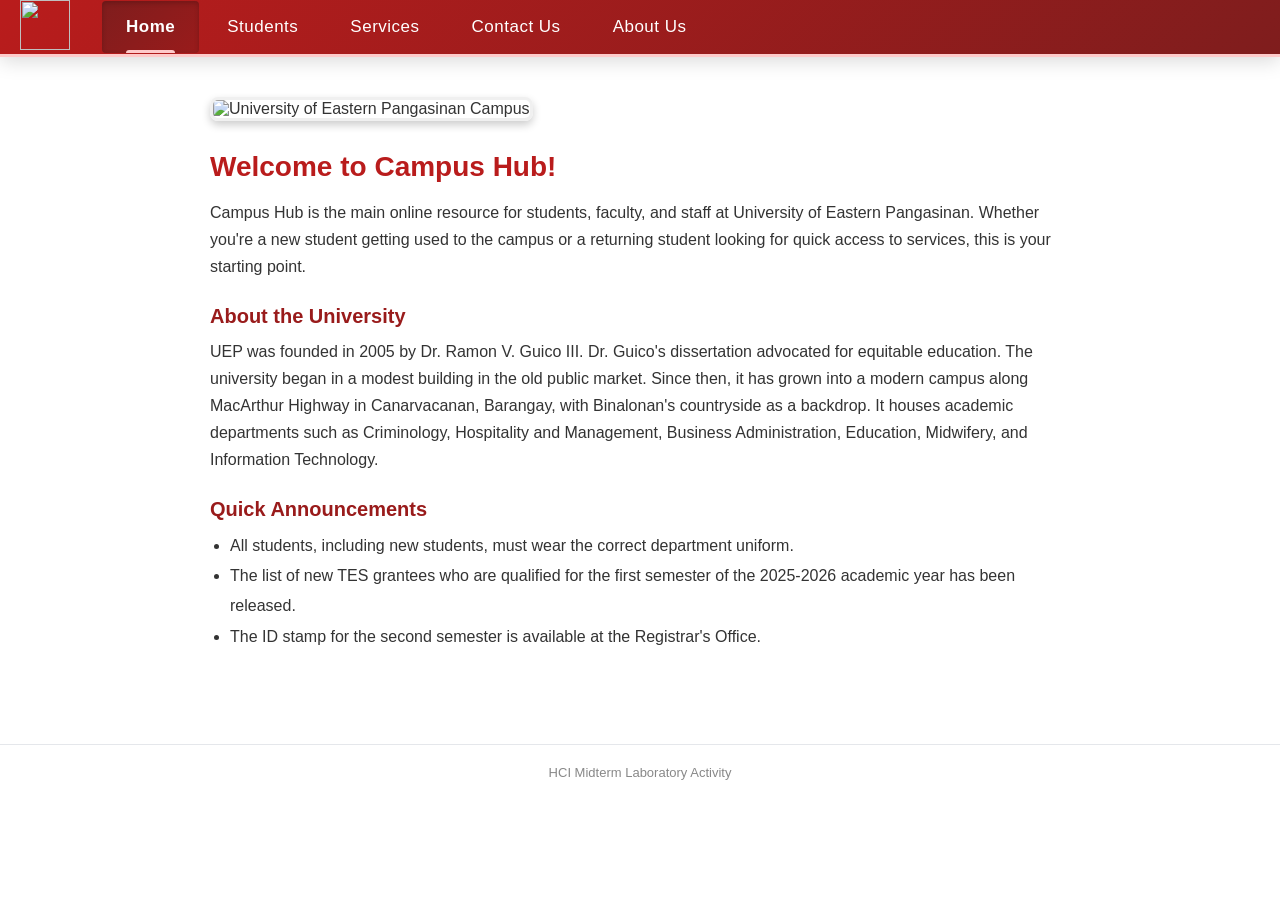
==== commit 8be395f9: "Add files via upload" ====
--- a/index.html
+++ b/index.html
@@ -1,229 +1,239 @@
-<!DOCTYPE html>
-<html>
-<head>
+<!doctype html>
+<html lang="en">
+  <head>
+    <meta charset="UTF-8" />
+    <meta name="viewport" content="width=device-width, initial-scale=1.0" />
     <title>Campus Hub</title>
-    <style>
-        * {
-            margin: 0;
-            padding: 0;
-            box-sizing: border-box;
-        }
-
-        body {
-            font-family: Arial, sans-serif;
-            color: #333;
-            background-color: #ffffff;
-        }
-
-        /* Navigation Bar */
-        .nav-bar {
-            background-color: #b91c1c;
-            overflow: hidden;
-            position: sticky;
-            top: 0;
-            z-index: 100;
-        }
-
-        .nav-bar a {
-            float: left;
-            color: white;
-            text-align: center;
-            padding: 14px 16px;
-            text-decoration: none;
-            font-size: 17px;
-            cursor: pointer;
-        }
-
-        .nav-bar a:hover {
-            background-color: #991b1b;
-            color: #fecaca;
-        }
-
-        .nav-bar a.active {
-            background-color: #7f1d1d;
-        }
-
-        .page {
-            display: none;
-            padding: 40px 20px;
-            max-width: 900px;
-            margin: 0 auto;
-        }
-
-        .page.active {
-            display: block;
-        }
-
-        .page h1 {
-            color: #b91c1c;
-            margin-bottom: 16px;
-            font-size: 28px;
-        }
-
-        .page h2 {
-            color: #991b1b;
-            margin-top: 24px;
-            margin-bottom: 10px;
-            font-size: 20px;
-        }
-
-        .page p {
-            line-height: 1.7;
-            margin-bottom: 12px;
-        }
-
-        .page ul {
-            margin-left: 20px;
-            margin-bottom: 12px;
-            line-height: 1.9;
-        }
-
-        .contact-item {
-            border-left: 3px solid #b91c1c;
-            padding: 10px 16px;
-            margin-bottom: 14px;
-            background-color: #fef2f2;
-        }
-
-        .contact-item strong {
-            color: #b91c1c;
-        }
-
-        .service-card {
-            border: 1px solid #e5e7eb;
-            padding: 16px;
-            margin-bottom: 14px;
-            background-color: #fff;
-        }
-
-        .service-card h3 {
-            color: #b91c1c;
-            margin-bottom: 6px;
-            font-size: 17px;
-        }
-
-        .footer {
-            text-align: center;
-            padding: 20px;
-            color: #888;
-            font-size: 13px;
-            margin-top: 40px;
-            border-top: 1px solid #e5e7eb;
-        }
-    </style>
-</head>
-<body>
-
-    <!-- Navigation Bar -->
+    <link rel="stylesheet" href="styles.css" />
+  </head>
+  <body>
     <div class="nav-bar">
-        <a href="javascript:void(0)" class="active" onclick="showPage('home', this)">Home</a>
-        <a href="javascript:void(0)" onclick="showPage('students', this)">Students</a>
-        <a href="javascript:void(0)" onclick="showPage('services', this)">Services</a>
-        <a href="javascript:void(0)" onclick="showPage('contact', this)">Contact Us</a>
-        <a href="javascript:void(0)" onclick="showPage('about', this)">About Us</a>
+      <div class="nav-bar-logo">
+        <a
+          href="javascript:void(0)"
+          class="logo-link"
+          onclick="showPage('home', this)"
+        >
+          <img src="pic/UEP LOGO.png" width="50" height="50" />
+        </a>
+      </div>
+
+      <!-- Navigation Bar -->
+      <a
+        href="javascript:void(0)"
+        class="active"
+        onclick="showPage('home', this)"
+        >Home</a
+      >
+      <a href="javascript:void(0)" onclick="showPage('students', this)"
+        >Students</a
+      >
+      <a href="javascript:void(0)" onclick="showPage('services', this)"
+        >Services</a
+      >
+      <a href="javascript:void(0)" onclick="showPage('contact', this)"
+        >Contact Us</a
+      >
+      <a href="javascript:void(0)" onclick="showPage('about', this)"
+        >About Us</a
+      >
     </div>
 
     <!-- Home Page -->
     <div id="home" class="page active">
-        <h1>Welcome to Campus Hub!</h1>
-        <p>Campus Hub is the main online resource for students, faculty, and staff at University of Eastern Pangasinan. Whether you're a new student getting used to the campus or a returning student looking for quick access to services, this is your starting point.</p>
-
-        <h2>About the University</h2>
-        <p>UEP was founded in 2005 by Dr. Ramon V. Guico III. Dr. Guico's dissertation advocated for equitable education. The university began in a modest building in the old public market. Since then, it has grown into a modern campus along MacArthur Highway in Canarvacanan, Barangay, with Binalonan's countryside as a backdrop. It houses academic departments such as Criminology, Hospitality and Management, Business Administration, Education, Midwifery, and Information Technology.</p>
-
-        <h2>Quick Announcements</h2>
-        <ul>
-            <li>All students, including new students, must wear the correct department uniform.</li>
-            <li>The list of new TES grantees who are qualified for the first semester of the 2025-2026 academic year has been released.</li>
-            <li>The ID stamp for the second semester is available at the Registrar's Office.</li>
-        </ul>
-    </div>
-
+      <img
+        src="pic/bg1_n.jpg"
+        alt="University of Eastern Pangasinan Campus"
+        class="campus-image"
+      />
+
+      <h1>Welcome to Campus Hub!</h1>
+      <p>
+        Campus Hub is the main online resource for students, faculty, and staff
+        at University of Eastern Pangasinan. Whether you're a new student
+        getting used to the campus or a returning student looking for quick
+        access to services, this is your starting point.
+      </p>
+
+      <h2>About the University</h2>
+      <p>
+        UEP was founded in 2005 by Dr. Ramon V. Guico III. Dr. Guico's
+        dissertation advocated for equitable education. The university began in
+        a modest building in the old public market. Since then, it has grown
+        into a modern campus along MacArthur Highway in Canarvacanan, Barangay,
+        with Binalonan's countryside as a backdrop. It houses academic
+        departments such as Criminology, Hospitality and Management, Business
+        Administration, Education, Midwifery, and Information Technology.
+      </p>
+
+      <h2>Quick Announcements</h2>
+      <ul>
+        <li>
+          All students, including new students, must wear the correct department
+          uniform.
+        </li>
+        <li>
+          The list of new TES grantees who are qualified for the first semester
+          of the 2025-2026 academic year has been released.
+        </li>
+        <li>
+          The ID stamp for the second semester is available at the Registrar's
+          Office.
+        </li>
+      </ul>
+    </div>
     <!-- Students Page -->
     <div id="students" class="page">
-        <h1>Students</h1>
-        <p>The University of Eastern Pangasinan is home to a diverse group of students from all over the country. Our programs are designed to prepare students for professional careers and further academic study.</p>
-
-        <h2>Undergraduate Programs</h2>
-        <p>The university has nine undergraduate degree programs in Education, Hospitality Management, Criminal Justice Education, Business Administration, Information Technology, Midwifery, Accountancy, Accounting Information System, and Engineering. Class sizes are kept manageable so that students receive proper attention from their instructors.</p>
-
-        <h2>Student Organizations</h2>
-        <p>There are different kinds of student organizations on campus, like academic clubs, cultural groups, volunteer teams, and sports clubs. Students are encouraged to join at least one organization to make friends and learn to lead.</p>
-
-        <h2>Academic Support</h2>
-        <ul>
-            <li>You can get help with your writing at the library on the third floor, which is above the registrar's office.</li>
-            <li>Students who are not doing well in school can make appointments with advisors through the Office of Student Affairs.</li>
-        </ul>
-
-        <h2>Student Handbook</h2>
-        <p>All students must read and follow the rules in the Student Handbook. You can download copies from the portal.</p>
+      <h1>Students</h1>
+      <p>
+        The University of Eastern Pangasinan is home to a diverse group of
+        students from all over the country. Our programs are designed to prepare
+        students for professional careers and further academic study.
+      </p>
+
+      <h2>Undergraduate Programs</h2>
+      <p>
+        The university has nine undergraduate degree programs in Education,
+        Hospitality Management, Criminal Justice Education, Business
+        Administration, Information Technology, Midwifery, Accountancy,
+        Accounting Information System, and Engineering. Class sizes are kept
+        manageable so that students receive proper attention from their
+        instructors.
+      </p>
+
+      <h2>Student Organizations</h2>
+      <p>
+        There are different kinds of student organizations on campus, like
+        academic clubs, cultural groups, volunteer teams, and sports clubs.
+        Students are encouraged to join at least one organization to make
+        friends and learn to lead.
+      </p>
+
+      <h2>Academic Support</h2>
+      <ul>
+        <li>
+          You can get help with your writing at the library on the third floor,
+          which is above the registrar's office.
+        </li>
+        <li>
+          Students who are not doing well in school can make appointments with
+          advisors through the Office of Student Affairs.
+        </li>
+      </ul>
+
+      <h2>Student Handbook</h2>
+      <p>
+        All students must read and follow the rules in the Student Handbook. You
+        can download copies from the portal.
+      </p>
     </div>
 
     <!-- Services Page -->
     <div id="services" class="page">
-        <h1>Student Services</h1>
-        <p>The university offers many services to help students with different aspects of their education. Below is a summary of the offices and resources available on campus.</p>
-
-        <div class="service-card">
-            <h3>Financial Aid and Scholarships</h3>
-            <p>Helps students with scholarship applications, grant requests, and student loan processing. The office also manages work-study placements for students who qualify. It is on the second floor of the Finance Room..</p>
-        </div>
-
-        <div class="service-card">
-            <h3>Guidance Office</h3>
-            <p>It offers personal counseling, career guidance, and psychological support.</p>
-        </div>
-
-        <div class="service-card">
-            <h3>Registrar's Office</h3>
-            <p>Manages enrollment, grade records, transcript requests, and graduation clearance. It is located on the ground floor of the Administration Building. The office is open from 7:30 AM to 3:00 PM, Monday through Friday.</p>
-        </div>
-
-        <div class="service-card">
-            <h3>Library</h3>
-            <p>The main library has books, academic journals, and digital resources. There are computer stations with internet access. Open from 7:30 AM to 5:00 PM, Monday through Saturday.</p>
-        </div>
-
-        <div class="service-card">
-            <h3>University Clinic</h3>
-            <p>It offers basic medical consultations, first aid, and dental checkups for students who are currently enrolled. You must have a valid campus ID and log in to visit. The clinic is open from 8:00 AM to 4:00 PM, Monday through Saturday.</p>
-        </div>
+      <h1>Student Services</h1>
+      <p>
+        The university offers many services to help students with different
+        aspects of their education. Below is a summary of the offices and
+        resources available on campus.
+      </p>
+
+      <div class="service-card">
+        <h3>Financial Aid and Scholarships</h3>
+        <p>
+          Helps students with scholarship applications, grant requests, and
+          student loan processing. The office also manages work-study placements
+          for students who qualify. It is on the second floor of the Finance
+          Room.
+        </p>
+      </div>
+
+      <div class="service-card">
+        <h3>Guidance Office</h3>
+        <p>
+          It offers personal counseling, career guidance, and psychological
+          support.
+        </p>
+      </div>
+
+      <div class="service-card">
+        <h3>Registrar's Office</h3>
+        <p>
+          Manages enrollment, grade records, transcript requests, and graduation
+          clearance. It is located on the ground floor of the Administration
+          Building. The office is open from 7:30 AM to 3:00 PM, Monday through
+          Friday.
+        </p>
+      </div>
+
+      <div class="service-card">
+        <h3>Library</h3>
+        <p>
+          The main library has books, academic journals, and digital resources.
+          There are computer stations with internet access. Open from 7:30 AM to
+          5:00 PM, Monday through Saturday.
+        </p>
+      </div>
+
+      <div class="service-card">
+        <h3>University Clinic</h3>
+        <p>
+          It offers basic medical consultations, first aid, and dental checkups
+          for students who are currently enrolled. You must have a valid campus
+          ID and log in to visit. The clinic is open from 8:00 AM to 4:00 PM,
+          Monday through Saturday.
+        </p>
+      </div>
     </div>
 
     <!-- Contact Us Page -->
     <div id="contact" class="page">
-        <h1>Contact Us</h1>
-        <p>If you have any questions, concerns, or feedback, you can call us at (075) 562 5874 or send us a message on our Facebook page. You can also visit us in Binalonan, Pangasinan, Philippines, which is located along MacArthur Highway. Our school is ready to answer your questions.</p>
+      <h1>Contact Us</h1>
+      <p>
+        If you have any questions, concerns, or feedback, you can call us at
+        (075) 562 5874 or send us a message on our Facebook page. You can also
+        visit us in Binalonan, Pangasinan, Philippines, which is located along
+        MacArthur Highway. Our school is ready to answer your questions.
+      </p>
+      <iframe
+        src="https://www.google.com/maps/embed?pb=!1m18!1m12!1m3!1d3834.2915618524103!2d120.5878812!3d16.050352999999994!2m3!1f0!2f0!3f0!3m2!1i1024!2i768!4f13.1!3m3!1m2!1s0x3391144dc9976017%3A0x1fa90e808d34349b!2sUniversity%20of%20Eastern%20Pangasinan!5e0!3m2!1sen!2sph!4v1772764881286!5m2!1sen!2sph"
+        width="100%"
+        height="450"
+        style="border: 0; margin-top: 20px"
+        allowfullscreen=""
+        loading="lazy"
+        referrerpolicy="no-referrer-when-downgrade"
+      >
+      </iframe>
     </div>
 
     <!-- About Us Page -->
     <div id="about" class="page">
-        <h1>Made by BSIT-1A, Group 3</h1>
-        <p>Led by Renz Viernes. The other members are Sev Florenz Doctor, Ervin Baniqued, Jose Anjelo Evangelista, Ferdinand Gabayan, Terrence Dela Cruz, Brylle Torrentira, and Kyle Ayson.</p>
-    </div>
-
-    <div class="footer">
-        HCI Midterm Laboratory Activity
-    </div>
+      <h1>Made by BSIT-1A, Group 3</h1>
+      <p>
+        Led by Renz Viernes. The other members are Sev Florenz Doctor, Ervin
+        Baniqued, Jose Anjelo Evangelista, Ferdinand Gabayan, Terrence Dela
+        Cruz, Brylle Torrentira, and Kyle Ayson.
+      </p>
+    </div>
+
+    <div class="footer">HCI Midterm Laboratory Activity</div>
 
     <script>
-        function showPage(pageId, clickedLink) {
-            var pages = document.querySelectorAll('.page');
-            for (var i = 0; i < pages.length; i++) {
-                pages[i].classList.remove('active');
-            }
-
-            var links = document.querySelectorAll('.nav-bar a');
-            for (var i = 0; i < links.length; i++) {
-                links[i].classList.remove('active');
-            }
-
-            document.getElementById(pageId).classList.add('active');
-            clickedLink.classList.add('active');
-            window.scrollTo(0, 0);
+      function showPage(pageId, clickedLink) {
+        var pages = document.querySelectorAll(".page");
+        for (var i = 0; i < pages.length; i++) {
+          pages[i].classList.remove("active");
         }
+
+        var links = document.querySelectorAll(".nav-bar a");
+        for (var i = 0; i < links.length; i++) {
+          links[i].classList.remove("active");
+        }
+
+        document.getElementById(pageId).classList.add("active");
+        clickedLink.classList.add("active");
+        window.scrollTo(0, 0);
+      }
     </script>
-
-</body>
-</html>
+  </body>
+</html>
--- a/styles.css
+++ b/styles.css
@@ -0,0 +1,189 @@
+* {
+  margin: 0;
+  padding: 0;
+  box-sizing: border-box;
+}
+
+body {
+  font-family: Arial, sans-serif;
+  color: #333;
+  background-color: #ffffff;
+}
+
+.nav-bar{
+  display: flex;
+  align-items: center;
+}
+
+.nav-bar-logo{
+  display: flex;
+  align-items: center;
+  margin-right: 20px;
+}
+
+.nav-bar-logo a{
+  padding: 0;
+  margin-right: 10px;
+}
+
+.nav-bar-logo a:hover{
+  background: none;
+}
+
+.nav-bar-logo a:focus,
+.nav-bar-logo a:active{
+  outline: none;
+  box-shadow: none;
+}
+
+
+/* Navigation Bar */
+.nav-bar {
+  background: linear-gradient(135deg, #b91c1c 0%, #7f1d1d 100%);
+  overflow: hidden;
+  position: sticky;
+  top: 0;
+  z-index: 100;
+  box-shadow: 0 4px 20px rgba(0, 0, 0, 0.15);
+  padding: 0 20px;
+  display: flex;
+  align-items: center;
+  backdrop-filter: blur(5px);
+  border-bottom: 3px solid #fecaca;
+}
+
+.nav-bar a:not(.logo-link) {
+  color: white;
+  text-align: center;
+  padding: 16px 24px;
+  text-decoration: none;
+  font-size: 17px;
+  font-weight: 500;
+  cursor: pointer;
+  position: relative;
+  transition: all 0.3s ease;
+  letter-spacing: 0.5px;
+  border-radius: 4px;
+  margin: 0 2px;
+}
+
+/* Hover effect with underline animation */
+.nav-bar a:not(.logo-link)::after {
+  content: "";
+  position: absolute;
+  bottom: 8px;
+  left: 50%;
+  transform: translateX(-50%);
+  width: 0;
+  height: 2px;
+  background-color: #fecaca;
+  transition: width 0.3s ease;
+}
+
+.nav-bar a:hover::after {
+  width: 50%;
+}
+
+.nav-bar a:not(.logo-link):hover {
+  background-color: rgba(153, 27, 27, 0.7);
+  color: #fecaca;
+  transform: translateY(-2px);
+}
+
+.nav-bar a:not(.logo-link).active {
+  background: linear-gradient(135deg, #7f1d1d, #991b1b);
+  color: white;
+  font-weight: 600;
+  box-shadow: inset 0 2px 5px rgba(0, 0, 0, 0.2);
+  border-bottom: none;
+}
+
+/* Active indicator */
+.nav-bar a:not(.logo-link).active::before {
+  content: "";
+  position: absolute;
+  bottom: 0;
+  left: 25%;
+  width: 50%;
+  height: 3px;
+  background-color: #fecaca;
+  border-radius: 3px 3px 0 0;
+}
+
+.campus-image {
+  width: 100%;
+  max-height: 400px;
+  object-fit: cover;
+  border-radius: 8px;
+  margin-bottom: 30px;
+  box-shadow: 0 4px 8px rgba(0, 0, 0, 0.2);
+  border: 3px solid #f0f0f0;
+}
+
+.page {
+  display: none;
+  padding: 40px 20px;
+  max-width: 900px;
+  margin: 0 auto;
+}
+
+.page.active {
+  display: block;
+}
+
+.page h1 {
+  color: #b91c1c;
+  margin-bottom: 16px;
+  font-size: 28px;
+}
+
+.page h2 {
+  color: #991b1b;
+  margin-top: 24px;
+  margin-bottom: 10px;
+  font-size: 20px;
+}
+
+.page p {
+  line-height: 1.7;
+  margin-bottom: 12px;
+}
+
+.page ul {
+  margin-left: 20px;
+  margin-bottom: 12px;
+  line-height: 1.9;
+}
+
+.contact-item {
+  border-left: 3px solid #b91c1c;
+  padding: 10px 16px;
+  margin-bottom: 14px;
+  background-color: #fef2f2;
+}
+
+.contact-item strong {
+  color: #b91c1c;
+}
+
+.service-card {
+  border: 1px solid #e5e7eb;
+  padding: 16px;
+  margin-bottom: 14px;
+  background-color: #fff;
+}
+
+.service-card h3 {
+  color: #b91c1c;
+  margin-bottom: 6px;
+  font-size: 17px;
+}
+
+.footer {
+  text-align: center;
+  padding: 20px;
+  color: #888;
+  font-size: 13px;
+  margin-top: 40px;
+  border-top: 1px solid #e5e7eb;
+}
